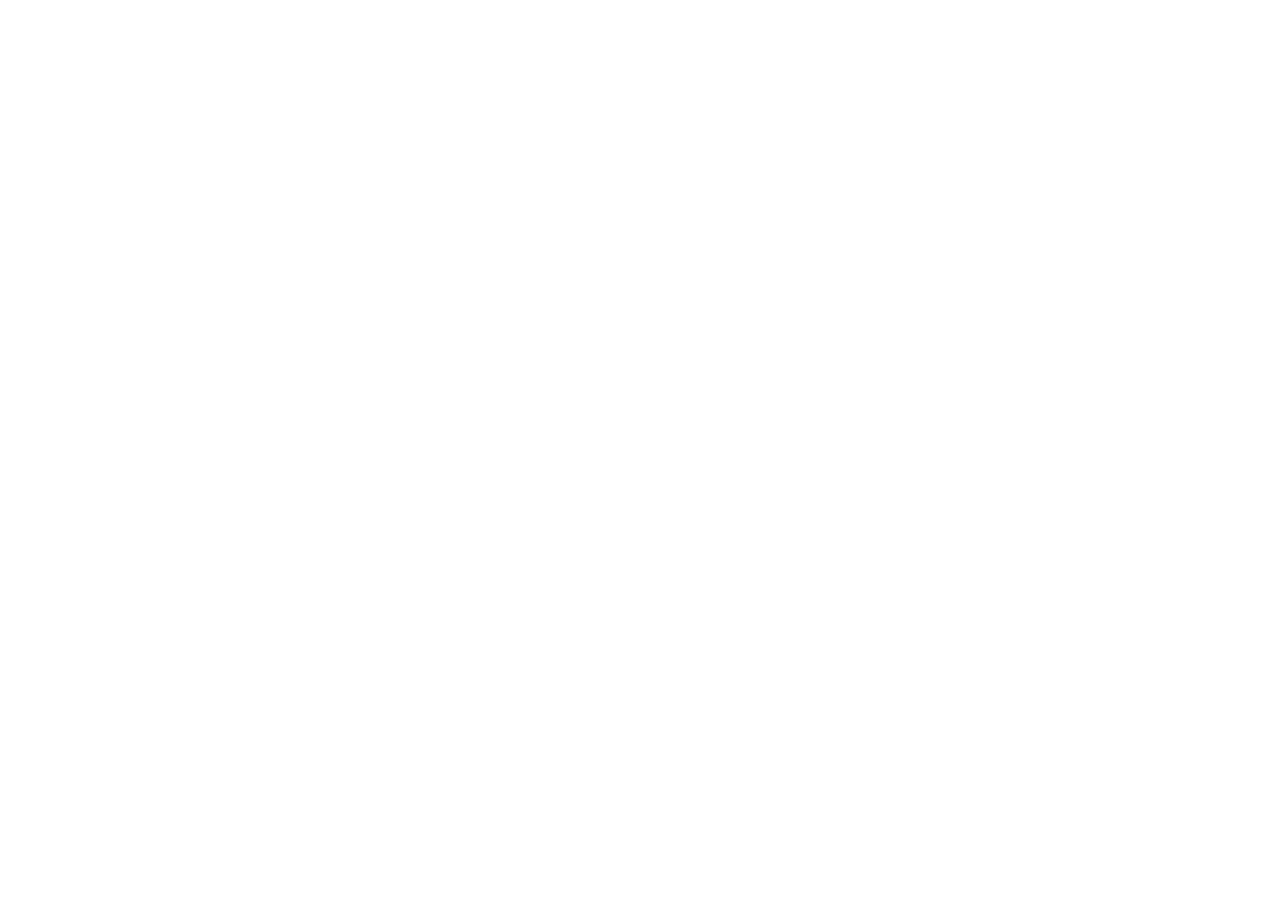
==== index.html @ 0682f8c9 "Initial commit" ====
<!DOCTYPE html>
<html lang="en">
<head>
  <meta charset="UTF-8">
  <meta http-equiv="X-UA-Compatible" content="IE=edge">
  <meta name="viewport" content="width=device-width, initial-scale=1.0">
  <title>Project</title>

  <!-- Styles -->
  <link rel="stylesheet" href="css/normalize.css">
  <link rel="stylesheet" href="css/styles.css">

</head>
<body>


  <script src="js/main.js"></script>
</body>
</html>
---- css/styles.css ----
html {
  box-sizing: border-box;
  height: 100%;
  scroll-behavior: smooth;
}

*,
*::before,
*::after {
  box-sizing: inherit;
}

body {
  display: flex;
  flex-direction: column;
  height: 100%;
  margin: 0;
  padding: 0;
  font-family: Arial, sans-serif;
  font-size: 16px;
  line-height: 1.5;
  background-color: #fff;
  color: #222;
}

img {
  max-width: 100%;
  height: auto;
}


/* CONTAINER */

.container {
  width: 100%;
  max-width: 1200px;
  padding-left: 50px;
  padding-right: 50px;
  margin-left: auto;
  margin-right: auto;
}


/* MAIN CONTENT */
.main-content {
  flex-grow: 1;
}


/* RETINA BACKGROUNDS */
@media
only screen and (-webkit-min-device-pixel-ratio: 2),
only screen and (   min--moz-device-pixel-ratio: 2),
only screen and (     -o-min-device-pixel-ratio: 2/1),
only screen and (        min-device-pixel-ratio: 2),
only screen and (                min-resolution: 192dpi),
only screen and (                min-resolution: 2dppx) {

}
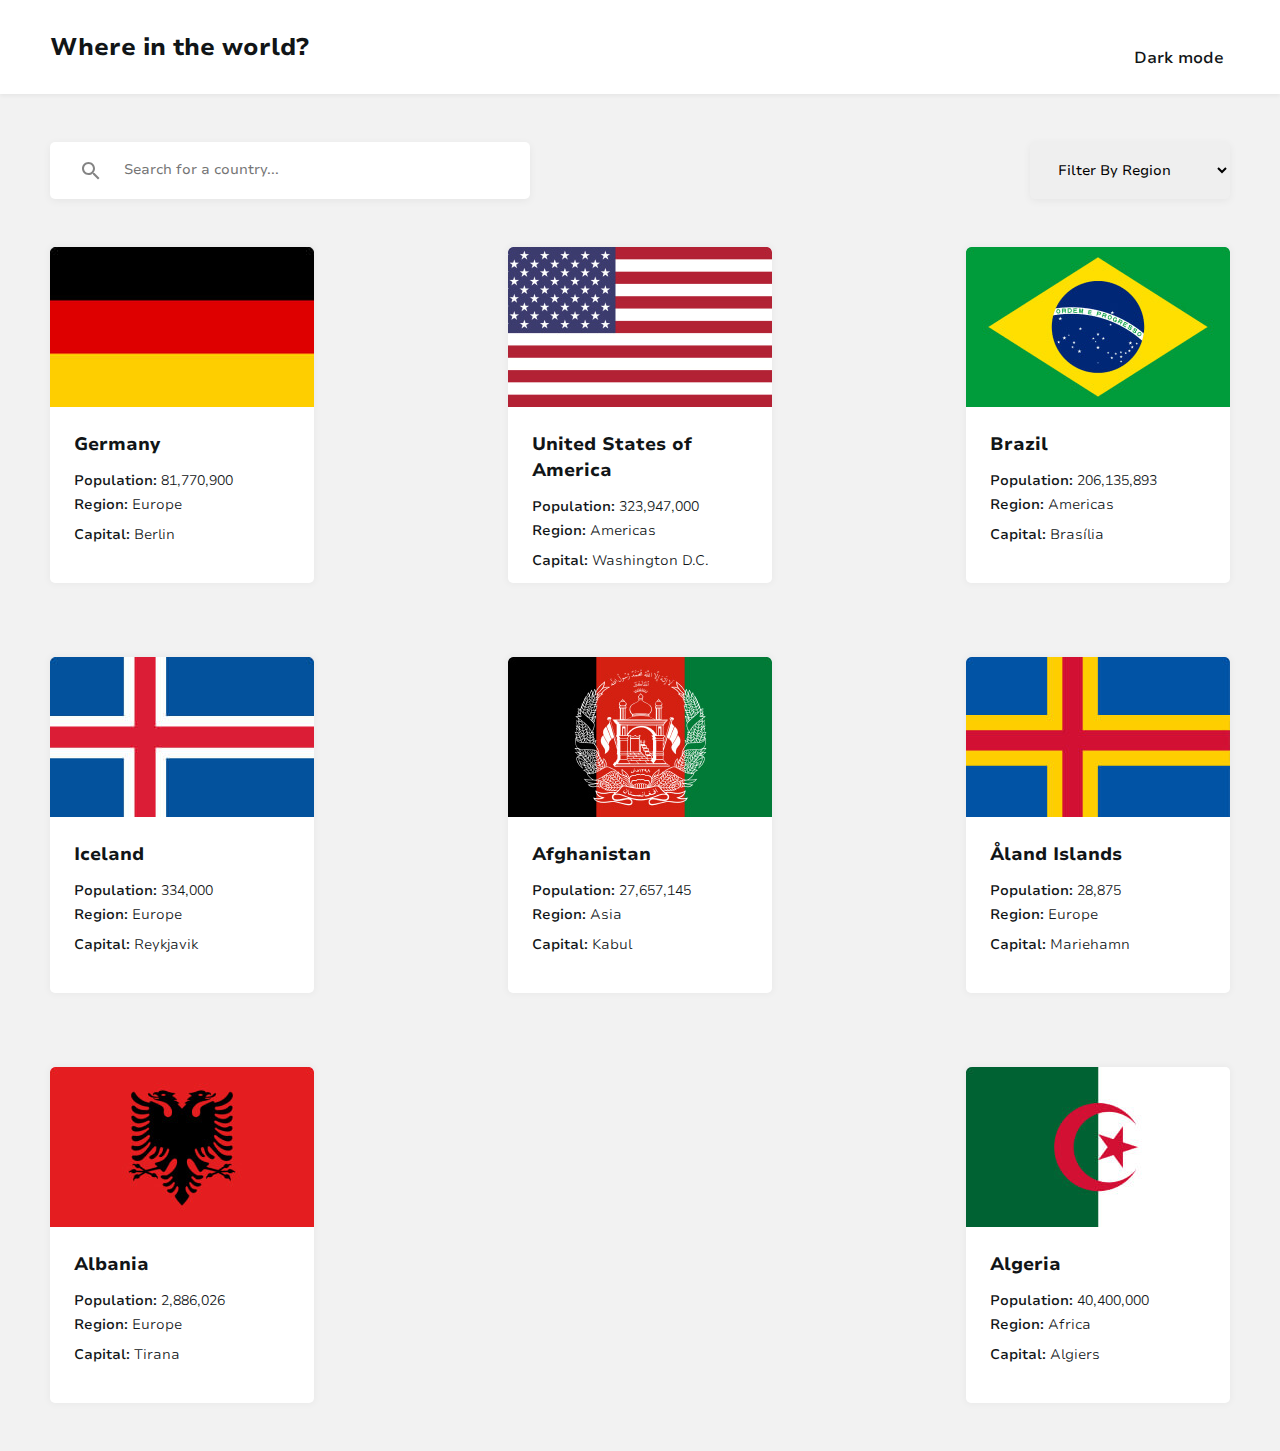
==== commit e6847745: "Add main-content" ====
--- a/index.html
+++ b/index.html
@@ -1,19 +1,211 @@
 <!DOCTYPE html>
 <html lang="en">
+
 <head>
   <meta charset="UTF-8">
   <meta http-equiv="X-UA-Compatible" content="IE=edge">
   <meta name="viewport" content="width=device-width, initial-scale=1.0">
-  <title>Project</title>
+  <title>Countries Project</title>
+
+  <!-- Favicon -->
+  <link rel="icon" href="images/globus-favicon.png">
 
   <!-- Styles -->
   <link rel="stylesheet" href="css/normalize.css">
   <link rel="stylesheet" href="css/styles.css">
 
 </head>
+
 <body>
-
-
+  <!-- SITE-HEADER -->
+  <header class="site-header">
+    <div class="container site-header-container">
+      <a class="site-header-logo-link" href="index.html">Where in the world?</a>
+      <button class="dark-mode-button" type="button">
+        <span class="button-inner">
+          <span class="dark-mode-button-text">Dark mode</span>
+        </span>
+      </button>
+    </div>
+  </header>
+
+  <!-- MAIN CONTENT -->
+
+  <main class="main-content">
+    <div class="container">
+      <!-- FORM -->
+      <form class="search-and-filter" action="https://echo.htmlacademy.ru" method="get">
+        <input class="search-input" type="search" placeholder="Search for a country..." name="search"
+          aria-label="Search" required>
+        <select class="continents-select" id="continents">
+          <option>Filter By Region</option>
+          <option>Africa</option>
+          <option>America</option>
+          <option>Asia</option>
+          <option>Europe</option>
+          <option>Oceania</option>
+        </select>
+      </form>
+      <!-- COUNTRIES WRAPPER -->
+      <div class="countries-wrapper">
+        <!-- Country cards -->
+        <!-- Germany -->
+        <div class="country-card">
+          <img class="country-flag-img" src="images/flags/flag-germany.jpg" alt="Germany flag"
+            srcset="images/flags/flag-germany.jpg 1x, images/flags/flag-germany@2x.jpg 2x">
+          <div class="country-card-info">
+            <h3 class="country-card-title">Germany</h3>
+            <div class="country-card-info-desc">
+              <p class="country-card-desc-text">
+                <span>Population: </span>81,770,900
+              </p>
+              <p class="country-card-desc-text">
+                <span>Region: </span>Europe
+              </p>
+              <p class="country-card-desc-text">
+                <span>Capital: </span>Berlin
+              </p>
+            </div>
+          </div>
+        </div>
+        <!-- USA -->
+        <div class="country-card">
+          <img class="country-flag-img" src="images/flags/flag-usa.jpg" alt="Germany flag"
+            srcset="images/flags/flag-usa.jpg 1x, images/flags/flag-usa@2x.jpg 2x">
+          <div class="country-card-info">
+            <h3 class="country-card-title">United States of America</h3>
+            <div class="country-card-info-desc">
+              <p class="country-card-desc-text">
+                <span>Population: </span>323,947,000
+              </p>
+              <p class="country-card-desc-text">
+                <span>Region: </span>Americas
+              </p>
+              <p class="country-card-desc-text">
+                <span>Capital: </span>Washington D.C.
+              </p>
+            </div>
+          </div>
+        </div>
+        <!-- Brasil -->
+        <div class="country-card">
+          <img class="country-flag-img" src="images/flags/flag-brazil.jpg" alt="Germany flag"
+            srcset="images/flags/flag-brazil.jpg 1x, images/flags/flag-brazil@2x.jpg 2x">
+          <div class="country-card-info">
+            <h3 class="country-card-title">Brazil</h3>
+            <div class="country-card-info-desc">
+              <p class="country-card-desc-text">
+                <span>Population: </span>206,135,893
+              </p>
+              <p class="country-card-desc-text">
+                <span>Region: </span>Americas
+              </p>
+              <p class="country-card-desc-text">
+                <span>Capital: </span>Brasília
+              </p>
+            </div>
+          </div>
+        </div>
+        <!-- Iceland -->
+        <div class="country-card">
+          <img class="country-flag-img" src="images/flags/flag-iceland.jpg" alt="Germany flag"
+            srcset="images/flags/flag-iceland.jpg 1x, images/flags/flag-iceland@2x.jpg 2x">
+          <div class="country-card-info">
+            <h3 class="country-card-title">Iceland</h3>
+            <div class="country-card-info-desc">
+              <p class="country-card-desc-text">
+                <span>Population: </span>334,000
+              </p>
+              <p class="country-card-desc-text">
+                <span>Region: </span>Europe
+              </p>
+              <p class="country-card-desc-text">
+                <span>Capital: </span>Reykjavik
+              </p>
+            </div>
+          </div>
+        </div>
+        <!-- Afghanistan -->
+        <div class="country-card">
+          <img class="country-flag-img" src="images/flags/flag-afganistan.jpg" alt="Germany flag"
+            srcset="images/flags/flag-afganistan.jpg 1x, images/flags/flag-afganistan@2x.jpg 2x">
+          <div class="country-card-info">
+            <h3 class="country-card-title">Afghanistan</h3>
+            <div class="country-card-info-desc">
+              <p class="country-card-desc-text">
+                <span>Population: </span> 27,657,145
+              </p>
+              <p class="country-card-desc-text">
+                <span>Region: </span>Asia
+              </p>
+              <p class="country-card-desc-text">
+                <span>Capital: </span>Kabul
+              </p>
+            </div>
+          </div>
+        </div>
+        <!-- Åland Islands -->
+        <div class="country-card">
+          <img class="country-flag-img" src="images/flags/flag-aland.jpg" alt="Germany flag"
+            srcset="images/flags/flag-aland.jpg 1x, images/flags/flag-aland@2x.jpg 2x">
+          <div class="country-card-info">
+            <h3 class="country-card-title">Åland Islands</h3>
+            <div class="country-card-info-desc">
+              <p class="country-card-desc-text">
+                <span>Population: </span>28,875
+              </p>
+              <p class="country-card-desc-text">
+                <span>Region: </span>Europe
+              </p>
+              <p class="country-card-desc-text">
+                <span>Capital: </span>Mariehamn
+              </p>
+            </div>
+          </div>
+        </div>
+        <!-- Albania -->
+        <div class="country-card">
+          <img class="country-flag-img" src="images/flags/flag-albania.jpg" alt="Germany flag"
+            srcset="images/flags/flag-albania.jpg 1x, images/flags/flag-albania@2x.jpg 2x">
+          <div class="country-card-info">
+            <h3 class="country-card-title">Albania</h3>
+            <div class="country-card-info-desc">
+              <p class="country-card-desc-text">
+                <span>Population: </span>2,886,026
+              </p>
+              <p class="country-card-desc-text">
+                <span>Region: </span>Europe
+              </p>
+              <p class="country-card-desc-text">
+                <span>Capital: </span>Tirana
+              </p>
+            </div>
+          </div>
+        </div>
+        <!-- Algeria -->
+        <div class="country-card">
+          <img class="country-flag-img" src="images/flags/flag-algeria.jpg" alt="Germany flag"
+            srcset="images/flags/flag-algeria.jpg 1x, images/flags/flag-algeria@2x.jpg 2x">
+          <div class="country-card-info">
+            <h3 class="country-card-title">Algeria</h3>
+            <div class="country-card-info-desc">
+              <p class="country-card-desc-text">
+                <span>Population: </span>40,400,000
+              </p>
+              <p class="country-card-desc-text">
+                <span>Region: </span>Africa
+              </p>
+              <p class="country-card-desc-text">
+                <span>Capital: </span>Algiers
+              </p>
+            </div>
+          </div>
+        </div>
+
+      </div>
+    </div>
+  </main>
   <script src="js/main.js"></script>
 </body>
+
 </html>--- a/css/styles.css
+++ b/css/styles.css
@@ -1,3 +1,62 @@
+/* FONTS */
+/* Nunito Sans 300, 400,  600, 800,  */
+
+@font-face {
+  font-family: 'Nunito Sans 7pt';
+  src: url('../fonts/NunitoSans7pt-SemiBold.eot');
+  src: url('../fonts/NunitoSans7pt-SemiBold.eot?#iefix') format('embedded-opentype'),
+    url('../fonts/NunitoSans7pt-SemiBold.woff2') format('woff2'),
+    url('../fonts/NunitoSans7pt-SemiBold.woff') format('woff'),
+    url('../fonts/NunitoSans7pt-SemiBold.ttf') format('truetype');
+  font-weight: 600;
+  font-style: normal;
+  font-display: swap;
+}
+
+@font-face {
+  font-family: 'Nunito Sans 7pt';
+  src: url('../fonts/NunitoSans7pt-Regular.eot');
+  src: url('../fonts/NunitoSans7pt-Regular.eot?#iefix') format('embedded-opentype'),
+    url('../fonts/NunitoSans7pt-Regular.woff2') format('woff2'),
+    url('../fonts/NunitoSans7pt-Regular.woff') format('woff'),
+    url('../fonts/NunitoSans7pt-Regular.ttf') format('truetype');
+  font-weight: normal;
+  font-style: normal;
+  font-display: swap;
+}
+
+@font-face {
+  font-family: 'Nunito Sans 7pt';
+  src: url('../fonts/NunitoSans7pt-Light.eot');
+  src: url('../fonts/NunitoSans7pt-Light.eot?#iefix') format('embedded-opentype'),
+    url('../fonts/NunitoSans7pt-Light.woff2') format('woff2'),
+    url('../fonts/NunitoSans7pt-Light.woff') format('woff'),
+    url('../fonts/NunitoSans7pt-Light.ttf') format('truetype');
+  font-weight: 300;
+  font-style: normal;
+  font-display: swap;
+}
+
+@font-face {
+  font-family: 'Nunito Sans 7pt';
+  src: url('../fonts/NunitoSans7pt-ExtraBold.eot');
+  src: url('../fonts/NunitoSans7pt-ExtraBold.eot?#iefix') format('embedded-opentype'),
+    url('../fonts/NunitoSans7pt-ExtraBold.woff2') format('woff2'),
+    url('../fonts/NunitoSans7pt-ExtraBold.woff') format('woff'),
+    url('../fonts/NunitoSans7pt-ExtraBold.ttf') format('truetype');
+  font-weight: bold;
+  font-style: normal;
+  font-display: swap;
+}
+
+
+/* CUSTOM PROPS */
+
+:root {
+  --body-bg: #F2F2F2;
+  --text-color: #111517;
+}
+
 html {
   box-sizing: border-box;
   height: 100%;
@@ -16,11 +75,11 @@
   height: 100%;
   margin: 0;
   padding: 0;
-  font-family: Arial, sans-serif;
-  font-size: 16px;
-  line-height: 1.5;
-  background-color: #fff;
-  color: #222;
+  font-family: 'Nunito Sans 7pt', Arial, sans-serif;
+  font-size: 14px;
+  line-height: 16px;
+  background-color: var(--body-bg);
+  color: var(--text-color);
 }
 
 img {
@@ -33,7 +92,7 @@
 
 .container {
   width: 100%;
-  max-width: 1200px;
+  max-width: 1380px;
   padding-left: 50px;
   padding-right: 50px;
   margin-left: auto;
@@ -47,13 +106,198 @@
 }
 
 
+/* SITE HEADER */
+
+
+.site-header {
+  padding: 24px 0;
+  background-color: #fff;
+  box-shadow: 0 2px 4px rgba(0, 0, 0, 0.05);
+}
+
+.site-header-container {
+  display: flex;
+  justify-content: space-between;
+  align-items: center;
+}
+
+.site-header-logo-link {
+  text-decoration: none;
+  font-weight: 800;
+  font-size: 24px;
+  line-height: 33px;
+  color: var(--text-color);
+}
+
+.site-header-logo-link:hover {
+  opacity: 0.8;
+}
+
+.site-header-logo-link:active {
+  opacity: 0.6;
+}
+
+.dark-mode-button {
+  border: 0;
+  cursor: pointer;
+  font-weight: 600;
+  font-size: 16px;
+  line-height: 22px;
+  color: var(--text-color);
+  background-color: transparent;
+}
+
+.dark-mode-button:hover {
+  opacity: 0.8;
+}
+
+.dark-mode-button:active {
+  opacity: 0.6;
+}
+
+.button-inner {
+  display: flex;
+  align-items: center;
+}
+
+.button-inner::before {
+  content: "";
+  width: 20px;
+  height: 20px;
+  background-image: url('../images/button-new-moon.svg');
+  background-repeat: no-repeat;
+  background-size: cover;
+  background-position: center center;
+  margin-right: 8px;
+}
+
+.dark-mode-button::before {
+  content: "";
+  background-image: url('../images/button-new-moon.svg');
+  width: 20px;
+  height: 20px;
+  background-position: center center;
+  margin-right: 8px;
+}
+
+/* MAIN CONTENT */
+
+/* FORM  */
+
+.main-content {
+  padding: 48px 0;
+}
+
+.search-and-filter {
+  display: flex;
+  justify-content: space-between;
+  margin-bottom: 48px;
+}
+
+.search-input {
+  width: 480px;
+  padding: 18px 74px;
+  border: 0;
+  outline: 0;
+  border-radius: 5px;
+  box-shadow: 0px 2px 9px rgba(0, 0, 0, 0.0532439);
+  background-image: url('../images/search-icon.svg');
+  background-repeat: no-repeat;
+  background-position: 2rem center;
+}
+
+.continents-select {
+  width: 200px;
+  padding: 18px 24px;
+  border: 0;
+  outline: 0;
+  border-radius: 5px;
+  box-shadow: 0px 2px 9px rgba(0, 0, 0, 0.0532439);
+}
+
+
+/* Countries wrapper */
+
+.countries-wrapper {
+  display: flex;
+  flex-wrap: wrap;
+  justify-content: space-between;
+  gap: 74px;
+}
+
+.country-card {
+  width: 264px;
+  height: 336px;
+  display: flex;
+  flex-direction: column;
+  background-color: #fff;
+  overflow: hidden;
+  box-shadow: 0px 0px 7px 2px rgba(0, 0, 0, 0.0294384);
+  border-radius: 5px;
+  cursor: pointer;
+}
+
+.country-flag-img {
+  width: 264px;
+  height: 160px;
+  transition: transform 0.5s ease;
+}
+
+.country-card:hover .country-flag-img {
+  transform: scale(1.1);
+}
+.country-card-info {
+  padding: 24px;
+}
+
+.country-card-title {
+  font-weight: 800;
+  font-size: 18px;
+  line-height: 26px;
+  margin-top: 0;
+  margin-bottom: 16px;
+}
+
+.country-card-info-desc {
+  font-weight: 300;
+}
+
+.country-card-desc-text:not(:last-child) {
+  margin-top: 0;
+  margin-bottom: 8px;
+}
+
+.country-card-desc-text span {
+  font-weight: 600;
+}
+
+
+
+
+
+
+
+
+
+
+
+
+
+
+
+
+
+
+
+
+
+
+
+
 /* RETINA BACKGROUNDS */
-@media
-only screen and (-webkit-min-device-pixel-ratio: 2),
-only screen and (   min--moz-device-pixel-ratio: 2),
-only screen and (     -o-min-device-pixel-ratio: 2/1),
-only screen and (        min-device-pixel-ratio: 2),
-only screen and (                min-resolution: 192dpi),
-only screen and (                min-resolution: 2dppx) {
-
-}+@media only screen and (-webkit-min-device-pixel-ratio: 2),
+only screen and (min--moz-device-pixel-ratio: 2),
+only screen and (-o-min-device-pixel-ratio: 2/1),
+only screen and (min-device-pixel-ratio: 2),
+only screen and (min-resolution: 192dpi),
+only screen and (min-resolution: 2dppx) {}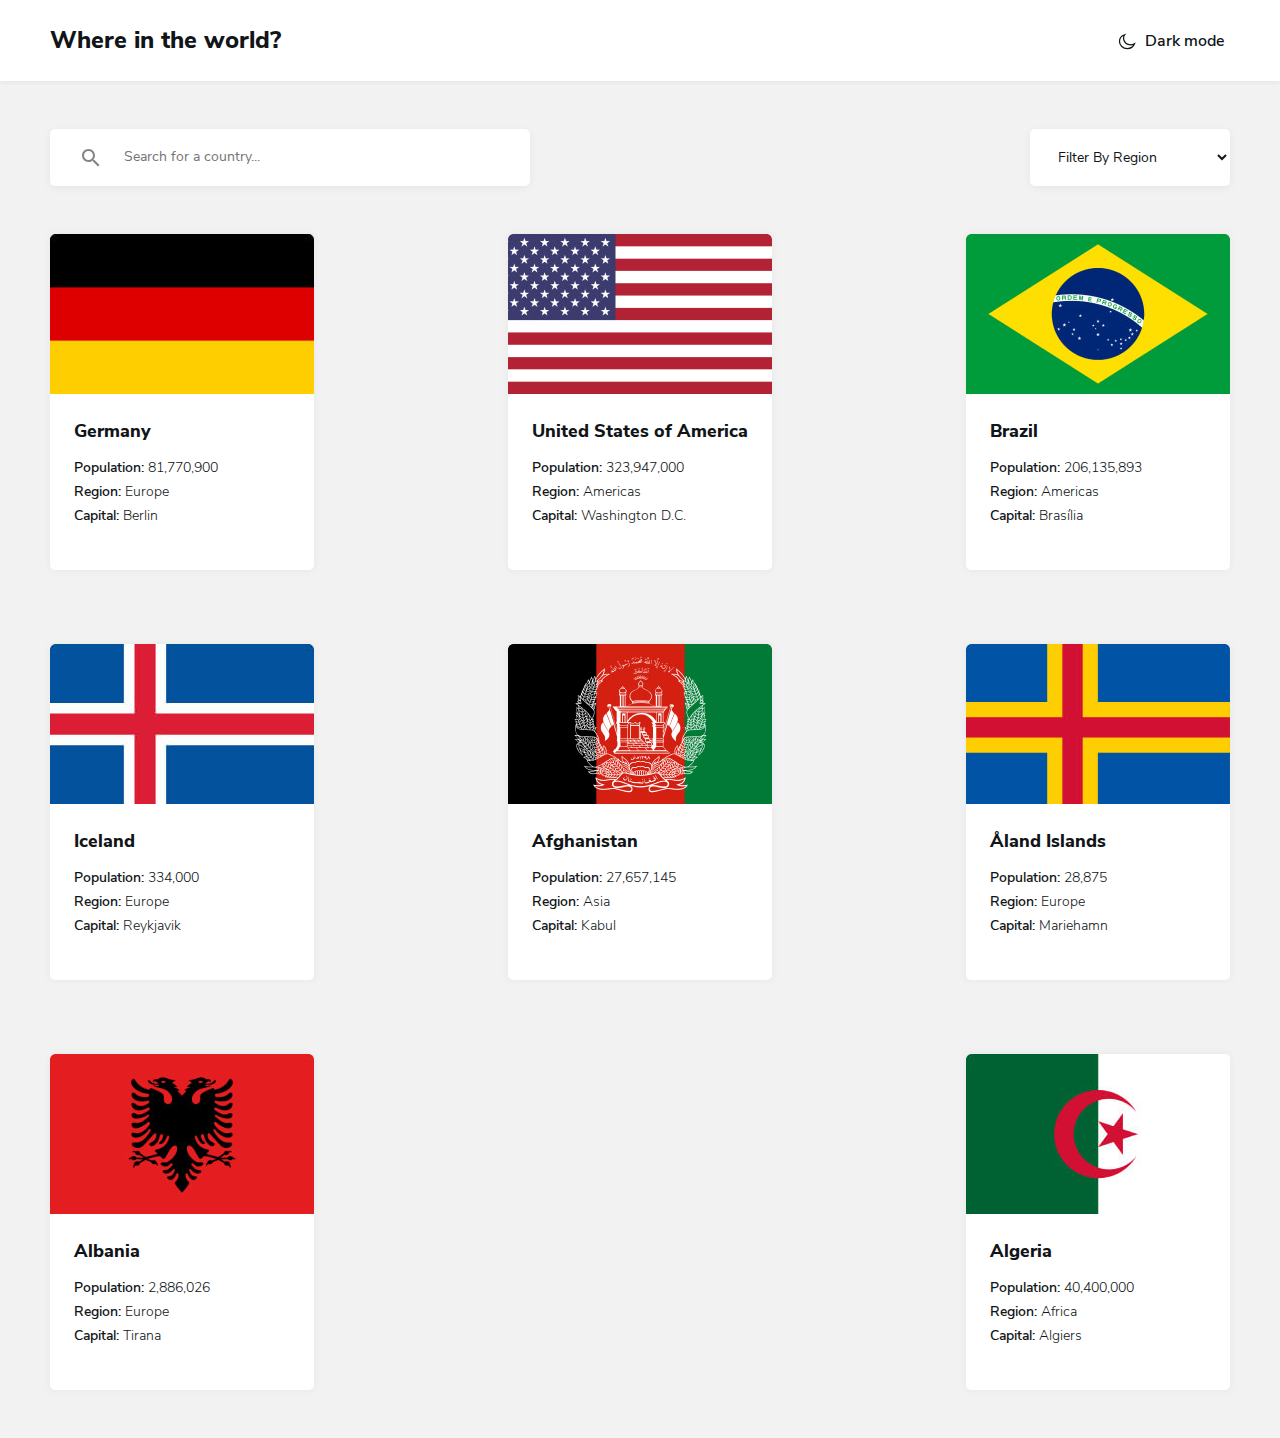
==== commit ea274e41: "Add svg image to dark mode button and toggle" ====
--- a/index.html
+++ b/index.html
@@ -23,6 +23,7 @@
       <a class="site-header-logo-link" href="index.html">Where in the world?</a>
       <button class="dark-mode-button" type="button">
         <span class="button-inner">
+          <svg xmlns="http://www.w3.org/2000/svg" width="20" height="20" fill="none"><path fill="#fff" fill-rule="evenodd" stroke="currentColor" stroke-width="1.25" d="M13.553 13.815c-3.884 0-7.034-2.887-7.034-6.447 0-1.343.448-2.586 1.212-3.618-3.04.945-5.231 3.581-5.231 6.688 0 3.9 3.45 7.062 7.704 7.062 3.389 0 6.266-2.007 7.296-4.796a7.458 7.458 0 0 1-3.947 1.111Z" clip-rule="evenodd"/></svg>
           <span class="dark-mode-button-text">Dark mode</span>
         </span>
       </button>
--- a/css/styles.css
+++ b/css/styles.css
@@ -2,58 +2,61 @@
 /* Nunito Sans 300, 400,  600, 800,  */
 
 @font-face {
-  font-family: 'Nunito Sans 7pt';
-  src: url('../fonts/NunitoSans7pt-SemiBold.eot');
-  src: url('../fonts/NunitoSans7pt-SemiBold.eot?#iefix') format('embedded-opentype'),
-    url('../fonts/NunitoSans7pt-SemiBold.woff2') format('woff2'),
-    url('../fonts/NunitoSans7pt-SemiBold.woff') format('woff'),
-    url('../fonts/NunitoSans7pt-SemiBold.ttf') format('truetype');
+  font-family: 'Nunito Sans';
+  src: url('../fonts/NunitoSans-ExtraBold.eot');
+  src: url('../fonts/NunitoSans-ExtraBold.eot?#iefix') format('embedded-opentype'),
+    url('../fonts/NunitoSans-ExtraBold.woff2') format('woff2'),
+    url('../fonts/NunitoSans-ExtraBold.woff') format('woff'),
+    url('../fonts/NunitoSans-ExtraBold.ttf') format('truetype');
+  font-weight: bold;
+  font-style: normal;
+  font-display: swap;
+}
+
+@font-face {
+  font-family: 'Nunito Sans';
+  src: url('../fonts/NunitoSans-Light.eot');
+  src: url('../fonts/NunitoSans-Light.eot?#iefix') format('embedded-opentype'),
+    url('../fonts/NunitoSans-Light.woff2') format('woff2'),
+    url('../fonts/NunitoSans-Light.woff') format('woff'),
+    url('../fonts/NunitoSans-Light.ttf') format('truetype');
+  font-weight: 300;
+  font-style: normal;
+  font-display: swap;
+}
+
+@font-face {
+  font-family: 'Nunito Sans';
+  src: url('../fonts/NunitoSans-SemiBold.eot');
+  src: url('../fonts/NunitoSans-SemiBold.eot?#iefix') format('embedded-opentype'),
+    url('../fonts/NunitoSans-SemiBold.woff2') format('woff2'),
+    url('../fonts/NunitoSans-SemiBold.woff') format('woff'),
+    url('../fonts/NunitoSans-SemiBold.ttf') format('truetype');
   font-weight: 600;
   font-style: normal;
   font-display: swap;
 }
 
 @font-face {
-  font-family: 'Nunito Sans 7pt';
-  src: url('../fonts/NunitoSans7pt-Regular.eot');
-  src: url('../fonts/NunitoSans7pt-Regular.eot?#iefix') format('embedded-opentype'),
-    url('../fonts/NunitoSans7pt-Regular.woff2') format('woff2'),
-    url('../fonts/NunitoSans7pt-Regular.woff') format('woff'),
-    url('../fonts/NunitoSans7pt-Regular.ttf') format('truetype');
+  font-family: 'Nunito Sans';
+  src: url('../fonts/NunitoSans-Regular.eot');
+  src: url('../fonts/NunitoSans-Regular.eot?#iefix') format('embedded-opentype'),
+    url('../fonts/NunitoSans-Regular.woff2') format('woff2'),
+    url('../fonts/NunitoSans-Regular.woff') format('woff'),
+    url('../fonts/NunitoSans-Regular.ttf') format('truetype');
   font-weight: normal;
   font-style: normal;
   font-display: swap;
 }
 
-@font-face {
-  font-family: 'Nunito Sans 7pt';
-  src: url('../fonts/NunitoSans7pt-Light.eot');
-  src: url('../fonts/NunitoSans7pt-Light.eot?#iefix') format('embedded-opentype'),
-    url('../fonts/NunitoSans7pt-Light.woff2') format('woff2'),
-    url('../fonts/NunitoSans7pt-Light.woff') format('woff'),
-    url('../fonts/NunitoSans7pt-Light.ttf') format('truetype');
-  font-weight: 300;
-  font-style: normal;
-  font-display: swap;
-}
-
-@font-face {
-  font-family: 'Nunito Sans 7pt';
-  src: url('../fonts/NunitoSans7pt-ExtraBold.eot');
-  src: url('../fonts/NunitoSans7pt-ExtraBold.eot?#iefix') format('embedded-opentype'),
-    url('../fonts/NunitoSans7pt-ExtraBold.woff2') format('woff2'),
-    url('../fonts/NunitoSans7pt-ExtraBold.woff') format('woff'),
-    url('../fonts/NunitoSans7pt-ExtraBold.ttf') format('truetype');
-  font-weight: bold;
-  font-style: normal;
-  font-display: swap;
-}
+
 
 
 /* CUSTOM PROPS */
 
 :root {
   --body-bg: #F2F2F2;
+  --white-bg: #fff;
   --text-color: #111517;
 }
 
@@ -75,11 +78,12 @@
   height: 100%;
   margin: 0;
   padding: 0;
-  font-family: 'Nunito Sans 7pt', Arial, sans-serif;
+  font-family: 'Nunito Sans', Arial, Helvetica, sans-serif;
   font-size: 14px;
   line-height: 16px;
   background-color: var(--body-bg);
   color: var(--text-color);
+  transition: background-color 0.3s ease, color 0.3s ease;
 }
 
 img {
@@ -87,6 +91,11 @@
   height: auto;
 }
 
+input,
+select {
+  background-color: var(--white-bg);
+  color: var(--text-color);
+}
 
 /* CONTAINER */
 
@@ -99,6 +108,12 @@
   margin-right: auto;
 }
 
+.dark-mode {
+  --white-bg: #2B3844;
+  --text-color: #fff;
+  --body-bg: #202C36;
+}
+
 
 /* MAIN CONTENT */
 .main-content {
@@ -111,8 +126,9 @@
 
 .site-header {
   padding: 24px 0;
-  background-color: #fff;
+  background-color: var(--white-bg);
   box-shadow: 0 2px 4px rgba(0, 0, 0, 0.05);
+  transition: background-color 0.3s ease, color 0.3s ease;
 }
 
 .site-header-container {
@@ -160,7 +176,7 @@
   align-items: center;
 }
 
-.button-inner::before {
+/* .button-inner::before {
   content: "";
   width: 20px;
   height: 20px;
@@ -169,16 +185,15 @@
   background-size: cover;
   background-position: center center;
   margin-right: 8px;
-}
-
-.dark-mode-button::before {
-  content: "";
-  background-image: url('../images/button-new-moon.svg');
-  width: 20px;
-  height: 20px;
-  background-position: center center;
+} */
+
+.button-inner svg {
   margin-right: 8px;
 }
+
+
+
+
 
 /* MAIN CONTENT */
 
@@ -230,7 +245,7 @@
   height: 336px;
   display: flex;
   flex-direction: column;
-  background-color: #fff;
+  background-color: var(--white-bg);
   overflow: hidden;
   box-shadow: 0px 0px 7px 2px rgba(0, 0, 0, 0.0294384);
   border-radius: 5px;
@@ -246,6 +261,7 @@
 .country-card:hover .country-flag-img {
   transform: scale(1.1);
 }
+
 .country-card-info {
   padding: 24px;
 }
@@ -262,8 +278,11 @@
   font-weight: 300;
 }
 
+.country-card-desc-text {
+  margin: 0;
+}
+
 .country-card-desc-text:not(:last-child) {
-  margin-top: 0;
   margin-bottom: 8px;
 }
 
